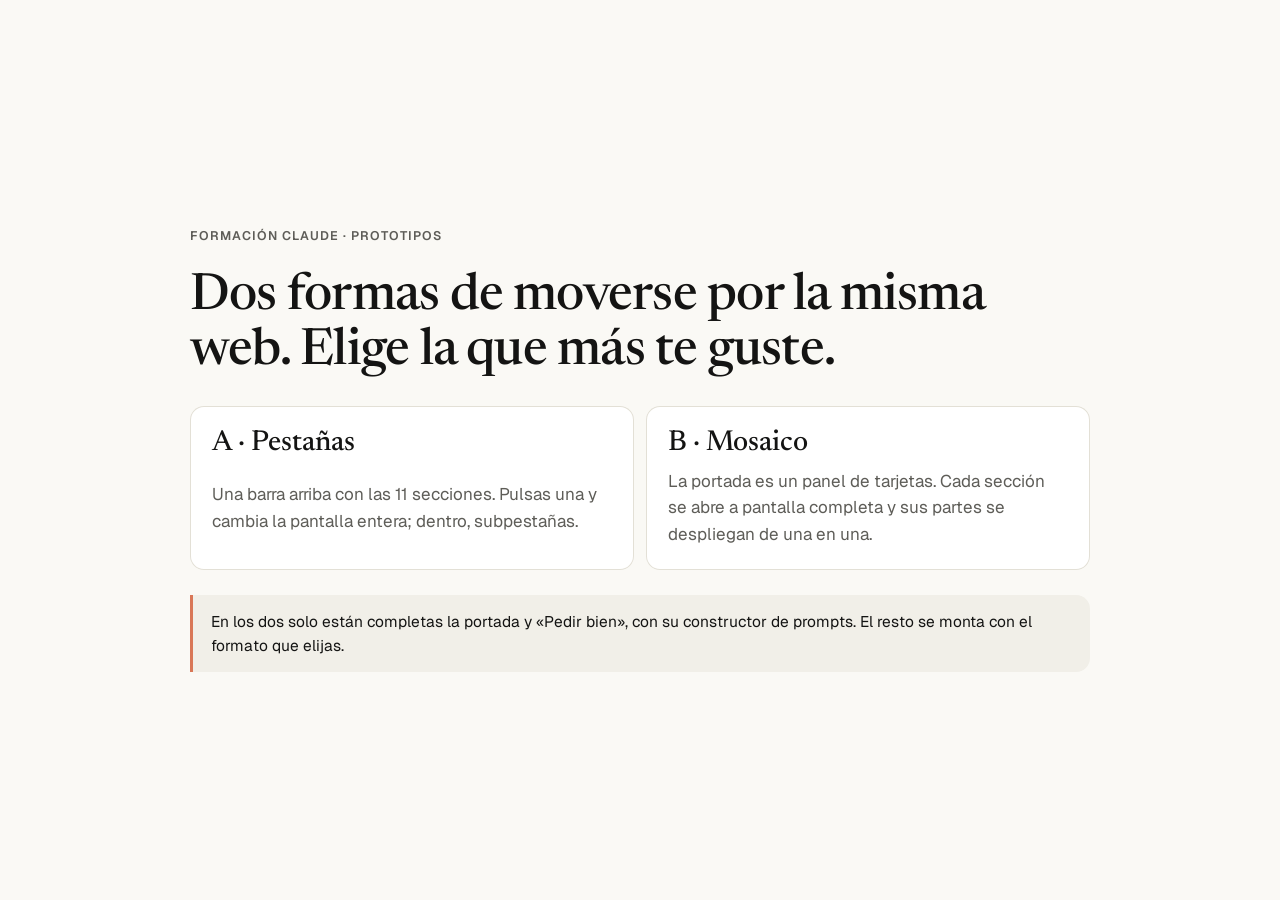
==== index.html @ 958ef7b1 "Prototipos A (pestañas) y B (mosaico) del resumen de la formación Claude Dos formas de navegar la mi" ====
<!doctype html>
<html lang="es">
<head>
<meta charset="utf-8">
<meta name="viewport" content="width=device-width, initial-scale=1">
<title>Formación Claude · Elige el prototipo</title>
<meta name="robots" content="noindex, nofollow">
<link rel="icon" href="comun/img/claude-spark.svg">
<link rel="stylesheet" href="https://fonts.googleapis.com/css2?family=Geist:wght@400..700&family=Newsreader:ital,opsz,wght@0,6..72,400..600;1,6..72,400..500&display=swap">
<link rel="stylesheet" href="comun/escenas.css">
<style>
  body { display: grid; place-items: center; min-height: 100svh; padding: 24px var(--col); }
  main { max-width: 900px; width: 100%; display: grid; gap: 1.6rem; }
  h1 { font-size: clamp(2rem, 5vw, 3.2rem); }
  .dos { display: grid; grid-template-columns: 1fr 1fr; gap: 12px; }
  .dos a { display: grid; gap: .5rem; padding: 1.4rem; border-radius: var(--radio); background: #fff; box-shadow: inset 0 0 0 1px var(--linea); color: var(--pizarra); text-decoration: none; transition: box-shadow 200ms var(--ease), transform 200ms var(--ease); }
  .dos a:hover { box-shadow: inset 0 0 0 1.5px var(--azul); transform: translateY(-2px); }
  .dos b { font: 500 1.8rem/1.1 var(--serif); }
  .dos span { color: var(--suave); }
  @media (max-width: 640px) { .dos { grid-template-columns: 1fr; } }
</style>
</head>
<body>
<main>
  <p class="kicker">Formación Claude · Prototipos</p>
  <h1>Dos formas de moverse por la misma web. Elige la que más te guste.</h1>
  <div class="dos">
    <a href="a/"><b>A · Pestañas</b><span>Una barra arriba con las 11 secciones. Pulsas una y cambia la pantalla entera; dentro, subpestañas.</span></a>
    <a href="b/"><b>B · Mosaico</b><span>La portada es un panel de tarjetas. Cada sección se abre a pantalla completa y sus partes se despliegan de una en una.</span></a>
  </div>
  <p class="nota">En los dos solo están completas la portada y «Pedir bien», con su constructor de prompts. El resto se monta con el formato que elijas.</p>
</main>
</body>
</html>
---- comun/escenas.css ----
/* Estilo «Escenas» · base común de los dos prototipos.
   Marfil y pizarra de Claude como suelo; azul, rojo y naranja de Reynasa como marca; arcilla solo para lo que es Claude. */
:root {
  --marfil: #faf9f5;
  --marfil-2: #f1efe8;
  --linea: #e3e0d6;
  --pizarra: #141413;
  --suave: #5e5d58;
  --gris: #b0aea5;
  --arcilla: #d97757;
  --arcilla-osc: #b9573a;
  --azul: #004A98;
  --rojo: #CE0E2D;
  --naranja: #FFA400;
  --aurgi: #6CC24A;
  --serif: "Newsreader", Georgia, "Times New Roman", serif;
  --sans: "Geist", system-ui, -apple-system, "Segoe UI", sans-serif;
  --ease: cubic-bezier(.2, .7, .2, 1);
  --radio: 14px;
  --col: clamp(16px, 4vw, 56px);
  color-scheme: light;
}
*, *::before, *::after { box-sizing: border-box; }
html { -webkit-text-size-adjust: 100%; text-size-adjust: 100%; }
body { margin: 0; background: var(--marfil); color: var(--pizarra); font: 400 17px/1.55 var(--sans); -webkit-font-smoothing: antialiased; overflow-x: clip; }
img { max-width: 100%; height: auto; display: block; }
h1, h2, h3 { font-family: var(--serif); font-weight: 500; letter-spacing: -0.015em; line-height: 1.08; margin: 0; text-wrap: balance; }
h1 em, h2 em { font-style: italic; color: var(--arcilla-osc); }
p { margin: 0; text-wrap: pretty; }
a { color: var(--azul); }
:focus-visible { outline: 3px solid var(--naranja); outline-offset: 3px; }
a, button, summary, label, select { touch-action: manipulation; }
.saltar { position: absolute; left: -9999px; top: 8px; z-index: 200; background: var(--pizarra); color: var(--marfil); padding: .6rem 1rem; border-radius: 8px; }
.saltar:focus { left: 8px; }
.visual-oculto { position: absolute !important; width: 1px; height: 1px; overflow: hidden; clip: rect(0 0 0 0); white-space: nowrap; }

/* botones y chips */
.btn { appearance: none; border: 0; cursor: pointer; display: inline-flex; align-items: center; gap: .5rem; min-height: 46px; padding: 0 1.2rem; border-radius: 999px; font: 600 15px/1 var(--sans); background: var(--pizarra); color: var(--marfil); text-decoration: none; transition: transform 200ms var(--ease), background-color 200ms var(--ease); }
.btn:hover { background: #000; transform: translateY(-1px); }
.btn--claro { background: #fff; color: var(--pizarra); box-shadow: inset 0 0 0 1px var(--linea); }
.btn--claro:hover { background: var(--marfil-2); }
.btn--arcilla { background: var(--arcilla); color: #fff; }
.btn--arcilla:hover { background: var(--arcilla-osc); }
.btn svg { width: 18px; height: 18px; }
.chip { display: inline-flex; align-items: center; gap: .35rem; padding: .3rem .65rem; border-radius: 999px; font: 600 12.5px/1.2 var(--sans); background: var(--marfil-2); color: var(--suave); }
.chip--claude { background: #f6e3da; color: var(--arcilla-osc); }
.chip--claude::before { content: ""; width: 9px; height: 9px; background: url(img/claude-spark.svg) center/contain no-repeat; }
.kicker { font: 600 12.5px/1.3 var(--sans); letter-spacing: .08em; text-transform: uppercase; color: var(--suave); }

/* marcas */
.marcas { display: flex; align-items: center; gap: .7rem; }
.marcas img { height: 26px; width: auto; }
.marcas .logo-claude { height: 22px; }
.marcas__x { color: var(--gris); font: 400 18px/1 var(--serif); }
.marcas__aurgi { font: 700 21px/1 var(--sans); letter-spacing: -0.04em; color: var(--aurgi); }
.marcas__sep { width: 1px; height: 22px; background: var(--linea); }

/* escena con capas: fondo, sujeto y primer plano que se mueven a distinta velocidad */
.capas { position: relative; overflow: hidden; border-radius: var(--radio); background: var(--marfil-2); isolation: isolate; }
.capa { position: absolute; will-change: transform; transition: transform 600ms var(--ease); }
.capa--fondo { inset: -4%; width: 108%; height: 108%; object-fit: cover; }
.capa--sujeto { width: min(62%, 720px); right: 4%; bottom: -3%; filter: drop-shadow(0 30px 40px rgba(20, 20, 19, .18)); }
.capa--hojas { width: 34%; left: -6%; bottom: -10%; filter: blur(1.5px); }
.capas::after { content: ""; position: absolute; inset: 0; background: linear-gradient(90deg, rgba(250, 249, 245, .92) 0%, rgba(250, 249, 245, .55) 38%, rgba(250, 249, 245, 0) 62%); pointer-events: none; z-index: 1; }
.capa--sujeto, .capa--hojas { z-index: 2; }
.entra-capas .capa--fondo { animation: fondoEntra 1.4s var(--ease) both; }
.entra-capas .capa--sujeto { animation: sujetoEntra 1.1s .15s var(--ease) both; }
.entra-capas .capa--hojas { animation: hojasEntra 1.2s .3s var(--ease) both; }
@keyframes fondoEntra { from { transform: scale(1.08); opacity: .6; } }
@keyframes sujetoEntra { from { transform: translateY(40px); opacity: 0; } }
@keyframes hojasEntra { from { transform: translate(-40px, 30px); opacity: 0; } }
.entra > * { animation: subeTexto .8s var(--ease) both; }
.entra > *:nth-child(2) { animation-delay: .08s; } .entra > *:nth-child(3) { animation-delay: .16s; } .entra > *:nth-child(4) { animation-delay: .24s; } .entra > *:nth-child(5) { animation-delay: .32s; }
@keyframes subeTexto { from { opacity: 0; transform: translateY(14px); } }

/* bloques de contenido */
.lead { font: 400 clamp(1.35rem, 2.4vw, 1.75rem)/1.35 var(--serif); max-width: 34ch; }
.lead b { font-weight: 600; color: var(--arcilla-osc); }
.claves { display: grid; grid-template-columns: repeat(auto-fit, minmax(min(15rem, 100%), 1fr)); gap: 10px; margin: 0; padding: 0; list-style: none; }
.claves li { background: #fff; border-radius: var(--radio); padding: 1rem 1.1rem; box-shadow: inset 0 0 0 1px var(--linea); }
.claves b { display: block; font: 600 1.05rem/1.25 var(--sans); margin-bottom: .25rem; }
.claves span { color: var(--suave); font-size: 15.5px; }
.nota { background: var(--marfil-2); border-left: 3px solid var(--arcilla); padding: .9rem 1.1rem; border-radius: 0 var(--radio) var(--radio) 0; font-size: 15.5px; }
.cita { margin: 0; padding: 0; }
.cita p { font: italic 400 clamp(1.3rem, 2.2vw, 1.65rem)/1.3 var(--serif); }
.cita cite { display: block; margin-top: .5rem; font: 600 13px/1.2 var(--sans); font-style: normal; color: var(--suave); }
.sub-h { font: 500 1.5rem/1.2 var(--serif); }
.pasos { list-style: none; margin: 0; padding: 0; display: grid; gap: 8px; counter-reset: paso; }
.pasos li { counter-increment: paso; display: grid; grid-template-columns: 3rem 1fr; gap: .2rem 1rem; align-items: baseline; background: #fff; border-radius: var(--radio); padding: 1rem 1.1rem; box-shadow: inset 0 0 0 1px var(--linea); }
.pasos li::before { content: counter(paso); grid-row: span 2; font: 500 2.4rem/1 var(--serif); color: var(--arcilla); }
.pasos b { font-size: 1.05rem; }
.pasos span { color: var(--suave); font-size: 15.5px; }
.preguntas-iterar { list-style: none; margin: 0; padding: 0; display: grid; gap: 8px; }
.preguntas-iterar li { display: flex; gap: .6rem; align-items: flex-start; background: var(--pizarra); color: var(--marfil); border-radius: var(--radio); padding: .8rem 1rem; font: 400 1.05rem/1.4 var(--serif); }
.preguntas-iterar li::before { content: "↳"; color: var(--arcilla); font-family: var(--sans); }

/* tarjetas de prompts reales */
.prompts { display: grid; grid-template-columns: repeat(auto-fit, minmax(min(21rem, 100%), 1fr)); gap: 12px; }
.prompt { background: #fff; border-radius: var(--radio); box-shadow: inset 0 0 0 1px var(--linea); padding: 1.1rem; display: grid; gap: .7rem; align-content: start; }
.prompt__cab { display: flex; justify-content: space-between; gap: .5rem; align-items: center; flex-wrap: wrap; }
.prompt__cab h3 { font: 600 1.05rem/1.25 var(--sans); letter-spacing: 0; }
.prompt__texto { font: 400 15.5px/1.5 ui-monospace, "SFMono-Regular", Consolas, monospace; background: var(--marfil); border-radius: 10px; padding: .85rem .95rem; white-space: pre-wrap; word-break: break-word; }
.prompt__res { font-size: 14.5px; color: var(--suave); }
.prompt__res b { color: var(--pizarra); }
.copiar { appearance: none; border: 0; cursor: pointer; justify-self: start; display: inline-flex; gap: .4rem; align-items: center; min-height: 40px; padding: 0 .9rem; border-radius: 999px; background: var(--marfil-2); color: var(--pizarra); font: 600 14px/1 var(--sans); transition: background-color 200ms var(--ease); }
.copiar:hover { background: var(--linea); }
.copiar.ok { background: #e3f1e0; color: #2f6b22; }

/* constructor de prompts */
.constructor { display: grid; grid-template-columns: minmax(0, 1fr) minmax(0, 1fr); gap: 16px; align-items: start; }
.constructor__form { display: grid; gap: 12px; background: #fff; border-radius: var(--radio); box-shadow: inset 0 0 0 1px var(--linea); padding: 1.1rem; }
.campo { display: grid; gap: .3rem; }
.campo > span, .campo legend { font: 600 14px/1.3 var(--sans); }
.campo small { color: var(--suave); font-size: 13px; font-weight: 400; }
.campo input, .campo textarea, .campo select { font: 400 16px/1.4 var(--sans); color: var(--pizarra); background: var(--marfil); border: 1px solid var(--linea); border-radius: 10px; padding: .6rem .7rem; width: 100%; }
.campo textarea { resize: vertical; min-height: 4.4rem; }
.campo input:focus-visible, .campo textarea:focus-visible, .campo select:focus-visible { outline: 3px solid var(--naranja); outline-offset: 1px; }
fieldset.campo { border: 0; padding: 0; margin: 0; }
.opciones { display: flex; flex-wrap: wrap; gap: 6px; }
.opciones label { position: relative; }
.opciones input { position: absolute; opacity: 0; inset: 0; cursor: pointer; }
.opciones span { display: inline-flex; min-height: 38px; align-items: center; padding: 0 .8rem; border-radius: 999px; background: var(--marfil-2); font: 600 14px/1 var(--sans); color: var(--suave); transition: background-color 160ms var(--ease), color 160ms var(--ease); }
.opciones input:checked + span { background: var(--pizarra); color: var(--marfil); }
.opciones input:focus-visible + span { outline: 3px solid var(--naranja); outline-offset: 2px; }
.constructor__salida { position: sticky; top: 140px; display: grid; gap: 12px; }
.salida { background: var(--pizarra); color: var(--marfil); border-radius: var(--radio); padding: 1.2rem; display: grid; gap: .9rem; }
.salida__cab { display: flex; justify-content: space-between; align-items: center; gap: .5rem; }
.salida__texto { font: 400 1.1rem/1.5 var(--serif); min-height: 8rem; white-space: pre-wrap; }
.salida .copiar { background: var(--arcilla); color: #fff; }
.salida .copiar:hover { background: var(--arcilla-osc); }
.salida .copiar.ok { background: #e3f1e0; color: #2f6b22; }

/* datos de la ficha */
.datos { display: grid; grid-template-columns: repeat(4, minmax(0, 1fr)); gap: 10px; }
.datos div { border-top: 2px solid var(--pizarra); padding-top: .55rem; }
.datos b { display: block; font: 500 clamp(1.4rem, 2.4vw, 2rem)/1.1 var(--serif); font-variant-numeric: tabular-nums; }
.datos span { font-size: 14px; color: var(--suave); }
.ideas3 { display: grid; grid-template-columns: repeat(3, minmax(0, 1fr)); gap: 12px; }
.ideas3 article { background: #fff; border-radius: var(--radio); padding: 1.1rem; box-shadow: inset 0 0 0 1px var(--linea); }
.ideas3 h3 { font-size: 1.35rem; margin-bottom: .4rem; }
.ideas3 p { color: var(--suave); font-size: 15.5px; }

.pie-marcas { font-size: 12.5px; color: var(--suave); }

@media (max-width: 860px) {
  .constructor { grid-template-columns: 1fr; }
  .constructor__salida { position: static; }
  .datos { grid-template-columns: repeat(2, minmax(0, 1fr)); }
  .ideas3 { grid-template-columns: 1fr; }
  .capa--sujeto { width: 86%; right: -10%; }
  .capa--hojas { width: 50%; }
  .capas::after { background: linear-gradient(180deg, rgba(250, 249, 245, .94) 0%, rgba(250, 249, 245, .75) 45%, rgba(250, 249, 245, 0) 75%); }
}
@media (prefers-reduced-motion: reduce) {
  *, *::before, *::after { animation-duration: .01ms !important; animation-iteration-count: 1 !important; transition-duration: .01ms !important; }
  .capa { transform: none !important; }
}
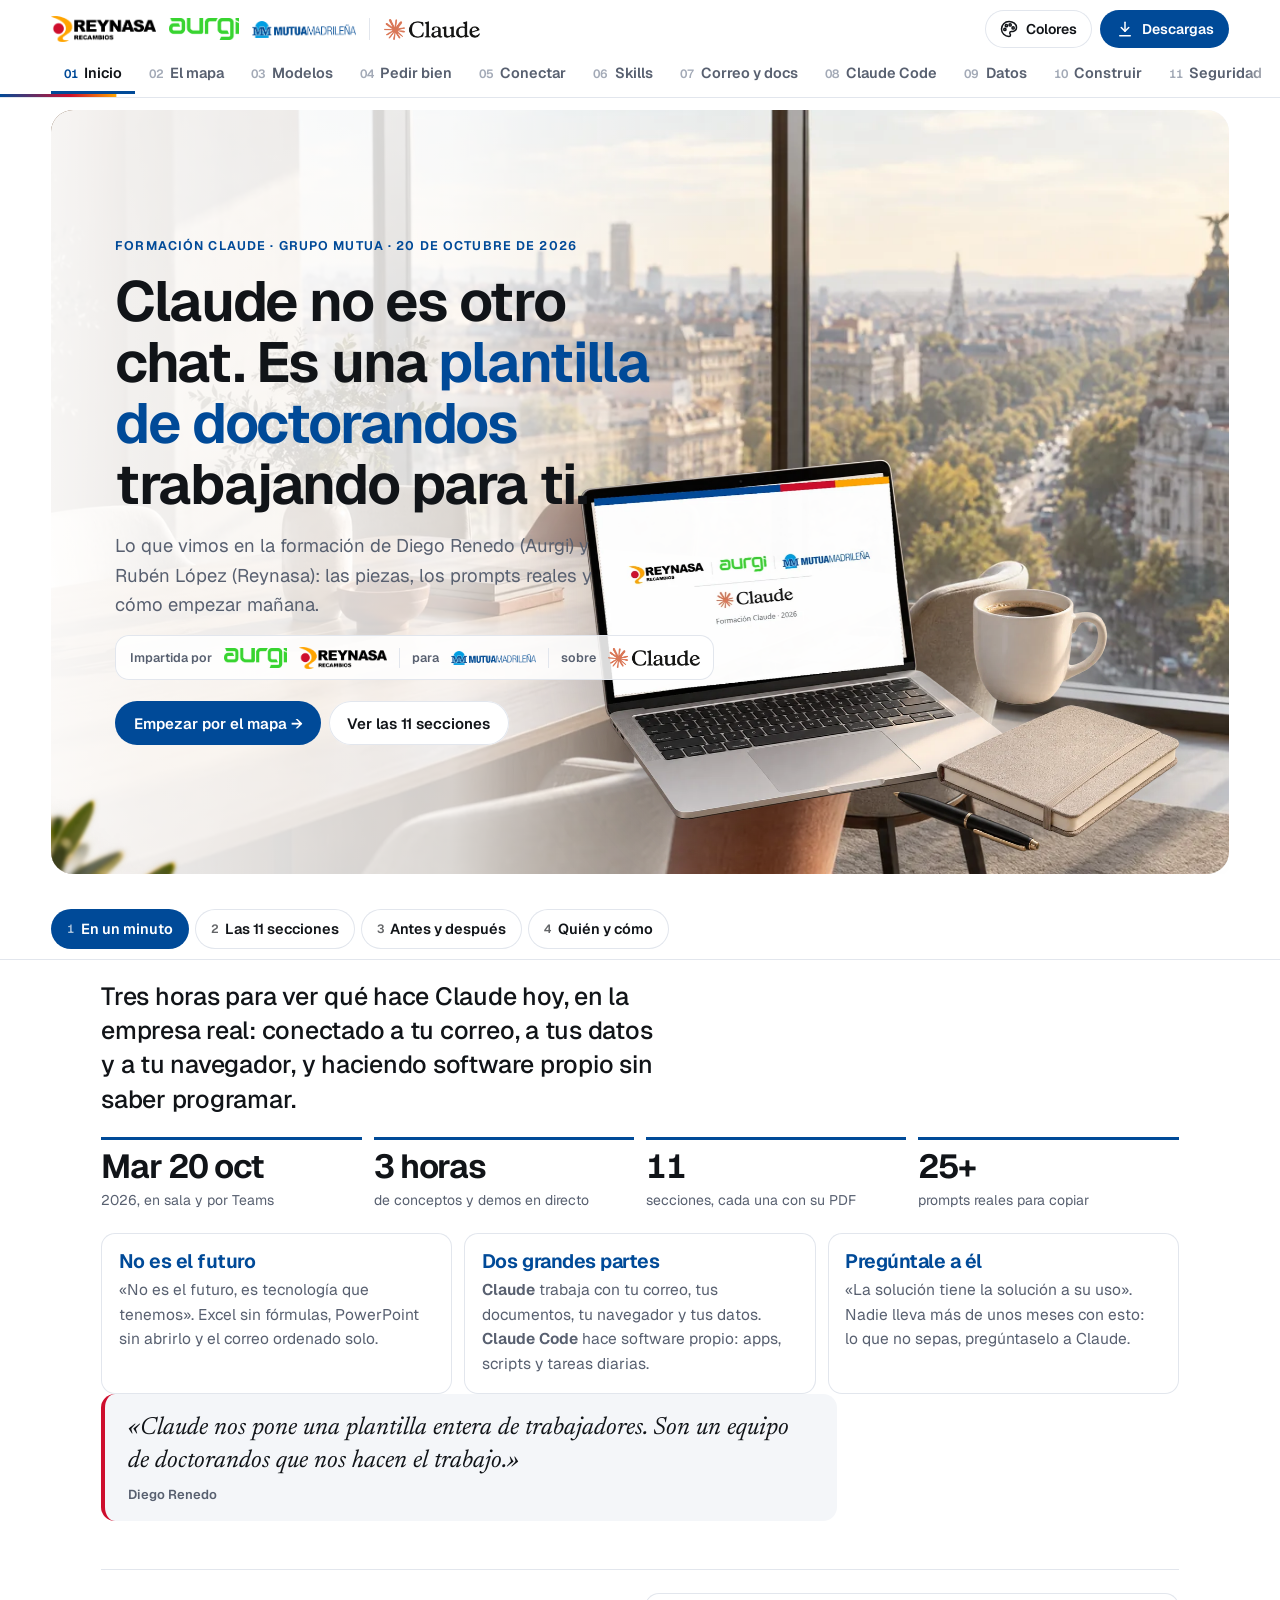
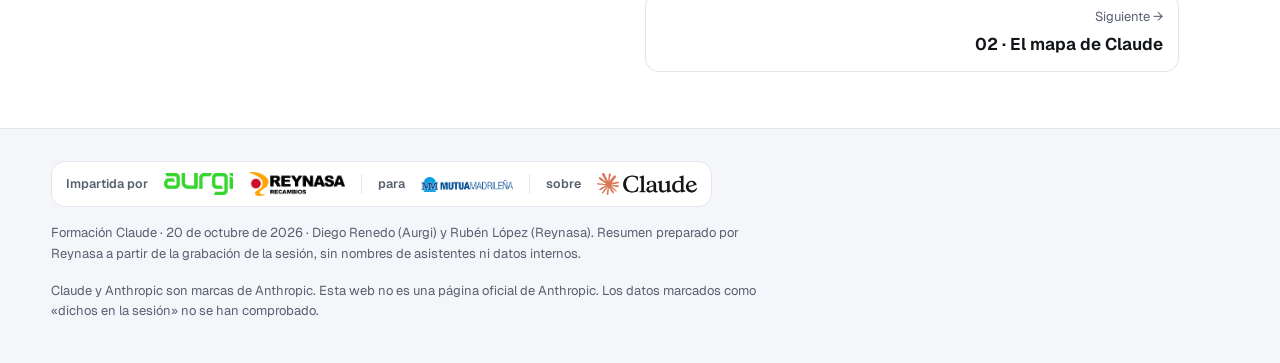
==== commit 07365e12: "Web final de la formación Claude: 11 secciones con pestañas, colores de Reynasa, Aurgi y Mutua, herr" ====
--- a/index.html
+++ b/index.html
@@ -1,34 +1,63 @@
 <!doctype html>
-<html lang="es">
+<html lang="es" data-tema="reynasa">
 <head>
 <meta charset="utf-8">
-<meta name="viewport" content="width=device-width, initial-scale=1">
-<title>Formación Claude · Elige el prototipo</title>
+<meta name="viewport" content="width=device-width, initial-scale=1, viewport-fit=cover">
+<title>Formación Claude · Reynasa × Aurgi × Grupo Mutua</title>
+<meta name="description" content="Resumen interactivo de la formación sobre Claude del 20 de octubre de 2026: las piezas, los prompts reales y cómo empezar.">
 <meta name="robots" content="noindex, nofollow">
-<link rel="icon" href="comun/img/claude-spark.svg">
-<link rel="stylesheet" href="https://fonts.googleapis.com/css2?family=Geist:wght@400..700&family=Newsreader:ital,opsz,wght@0,6..72,400..600;1,6..72,400..500&display=swap">
-<link rel="stylesheet" href="comun/escenas.css">
-<style>
-  body { display: grid; place-items: center; min-height: 100svh; padding: 24px var(--col); }
-  main { max-width: 900px; width: 100%; display: grid; gap: 1.6rem; }
-  h1 { font-size: clamp(2rem, 5vw, 3.2rem); }
-  .dos { display: grid; grid-template-columns: 1fr 1fr; gap: 12px; }
-  .dos a { display: grid; gap: .5rem; padding: 1.4rem; border-radius: var(--radio); background: #fff; box-shadow: inset 0 0 0 1px var(--linea); color: var(--pizarra); text-decoration: none; transition: box-shadow 200ms var(--ease), transform 200ms var(--ease); }
-  .dos a:hover { box-shadow: inset 0 0 0 1.5px var(--azul); transform: translateY(-2px); }
-  .dos b { font: 500 1.8rem/1.1 var(--serif); }
-  .dos span { color: var(--suave); }
-  @media (max-width: 640px) { .dos { grid-template-columns: 1fr; } }
-</style>
+<meta name="theme-color" content="#ffffff">
+<meta property="og:title" content="Formación Claude · Reynasa × Aurgi × Grupo Mutua">
+<meta property="og:description" content="Resumen interactivo de la formación sobre Claude del 20 de octubre de 2026.">
+<meta property="og:image" content="https://rubeniarey.github.io/formacion-claude/assets/og.jpg">
+<meta name="twitter:card" content="summary_large_image">
+<link rel="icon" href="assets/logos/claude-spark.svg">
+<link rel="preconnect" href="https://fonts.googleapis.com">
+<link rel="preconnect" href="https://fonts.gstatic.com" crossorigin>
+<link rel="stylesheet" href="https://fonts.googleapis.com/css2?family=Geist:wght@400..700&family=Newsreader:ital,opsz,wght@1,6..72,400..500&display=swap">
+<link rel="stylesheet" href="estilos.css">
+<script>
+  // Colores antes de pintar, para que no parpadee
+  (function () { try { var t = new URLSearchParams(location.search).get('tema') || localStorage.getItem('formacion-claude-tema'); if (t === 'aurgi' || t === 'mutua' || t === 'reynasa') document.documentElement.setAttribute('data-tema', t); } catch (e) {} })();
+</script>
 </head>
 <body>
-<main>
-  <p class="kicker">Formación Claude · Prototipos</p>
-  <h1>Dos formas de moverse por la misma web. Elige la que más te guste.</h1>
-  <div class="dos">
-    <a href="a/"><b>A · Pestañas</b><span>Una barra arriba con las 11 secciones. Pulsas una y cambia la pantalla entera; dentro, subpestañas.</span></a>
-    <a href="b/"><b>B · Mosaico</b><span>La portada es un panel de tarjetas. Cada sección se abre a pantalla completa y sus partes se despliegan de una en una.</span></a>
+<a class="saltar" href="#escenario">Saltar al contenido</a>
+<header class="barra">
+  <div class="barra__fila">
+    <a class="marcas" href="#/inicio" aria-label="Formación Claude: ir al inicio">
+      <img data-empresa="reynasa" class="l-reynasa" src="assets/logos/reynasa.png" alt="Reynasa Recambios" width="900" height="224">
+      <img data-empresa="aurgi" class="l-aurgi" src="assets/logos/aurgi.png" alt="Aurgi" width="700" height="222">
+      <img data-empresa="mutua" class="l-mutua" src="assets/logos/mutua.png" alt="Mutua Madrileña" width="900" height="148">
+      <span class="marcas__sep" aria-hidden="true"></span>
+      <img class="l-claude" src="assets/logos/claude.png" alt="Claude" width="700" height="153">
+    </a>
+    <div class="barra__acc">
+      <div class="colores">
+        <button type="button" class="btn btn--claro" data-colores aria-expanded="false" aria-controls="panel-colores"><svg viewBox="0 0 24 24" fill="none" stroke="currentColor" stroke-width="2" stroke-linecap="round" stroke-linejoin="round" aria-hidden="true"><circle cx="13.5" cy="6.5" r="1.5"/><circle cx="17.5" cy="10.5" r="1.5"/><circle cx="8.5" cy="7.5" r="1.5"/><circle cx="6.5" cy="12.5" r="1.5"/><path d="M12 2a10 10 0 0 0 0 20c1.1 0 2-.9 2-2 0-.5-.2-1-.5-1.3-.3-.4-.5-.8-.5-1.3 0-1.1.9-2 2-2h2.4A5.6 5.6 0 0 0 22 9.8C22 5.5 17.5 2 12 2z"/></svg><span>Colores</span></button>
+        <div class="colores__panel" id="panel-colores" role="group" aria-label="Colores de la web" hidden>
+          <p>Ve la web con los colores de cada empresa.</p>
+          <button type="button" class="tema" data-tema="reynasa" aria-pressed="true"><span class="tema__muestra" aria-hidden="true"><i style="background:#004A98"></i><i style="background:#CE0E2D"></i><i style="background:#FFA400"></i></span>Reynasa<img src="assets/logos/reynasa.png" alt="" width="900" height="224"></button>
+          <button type="button" class="tema" data-tema="aurgi" aria-pressed="false"><span class="tema__muestra" aria-hidden="true"><i style="background:#333F48"></i><i style="background:#007D15"></i><i style="background:#38D430"></i></span>Aurgi<img src="assets/logos/aurgi.png" alt="" width="700" height="222"></button>
+          <button type="button" class="tema" data-tema="mutua" aria-pressed="false"><span class="tema__muestra" aria-hidden="true"><i style="background:#004b93"></i><i style="background:#0079b8"></i><i style="background:#009ee2"></i></span>Mutua<img src="assets/logos/mutua.png" alt="" width="900" height="148"></button>
+        </div>
+      </div>
+      <a class="btn" href="#/descargas"><svg viewBox="0 0 24 24" fill="none" stroke="currentColor" stroke-width="2" stroke-linecap="round" stroke-linejoin="round" aria-hidden="true"><path d="M12 3v12"/><path d="m7 10 5 5 5-5"/><path d="M5 21h14"/></svg><span>Descargas</span></a>
+    </div>
   </div>
-  <p class="nota">En los dos solo están completas la portada y «Pedir bien», con su constructor de prompts. El resto se monta con el formato que elijas.</p>
-</main>
+  <nav class="pestanas" aria-label="Secciones"><ol></ol></nav>
+  <div class="barra__progreso" aria-hidden="true"><i></i></div>
+</header>
+<main id="escenario" tabindex="-1"></main>
+<footer class="pie">
+  <div class="pie__in">
+    <div class="alianza"><span>Impartida por</span><img class="l-aurgi" src="assets/logos/aurgi.png" alt="Aurgi" width="700" height="222"><img class="l-reynasa" src="assets/logos/reynasa.png" alt="Reynasa Recambios" width="900" height="224"><i aria-hidden="true"></i><span>para</span><img class="l-mutua" src="assets/logos/mutua.png" alt="Mutua Madrileña" width="900" height="148"><i aria-hidden="true"></i><span>sobre</span><img class="l-claude" src="assets/logos/claude.png" alt="Claude" width="700" height="153"></div>
+    <p>Formación Claude · 20 de octubre de 2026 · Diego Renedo (Aurgi) y Rubén López (Reynasa). Resumen preparado por Reynasa a partir de la grabación de la sesión, sin nombres de asistentes ni datos internos.</p>
+    <p>Claude y Anthropic son marcas de Anthropic. Esta web no es una página oficial de Anthropic. Los datos marcados como «dichos en la sesión» no se han comprobado.</p>
+  </div>
+</footer>
+<script src="contenido.js"></script>
+<script src="descargas/tamanos.js"></script>
+<script src="app.js"></script>
 </body>
 </html>
--- a/estilos.css
+++ b/estilos.css
@@ -0,0 +1,381 @@
+/* Formación Claude · estilo «Escenas», versión pestañas.
+   Colores de Reynasa por defecto; con [data-tema] se cambia a los de Aurgi o Mutua. El naranja arcilla es solo para lo que es Claude. */
+:root, [data-tema="reynasa"] {
+  --marca: #004A98; --marca-osc: #003874; --marca-suave: #e8f0f9;
+  --acento: #CE0E2D; --resalte: #FFA400; --resalte-t: #b26f00;
+}
+[data-tema="aurgi"] {
+  --marca: #333F48; --marca-osc: #222b31; --marca-suave: #ebf8e8;
+  --acento: #007D15; --resalte: #38D430; --resalte-t: #007D15;
+}
+[data-tema="mutua"] {
+  --marca: #004b93; --marca-osc: #003a72; --marca-suave: #e5f3fb;
+  --acento: #0079b8; --resalte: #009ee2; --resalte-t: #0079b8;
+}
+:root {
+  --tinta: #111418; --suave: #586070; --fondo: #ffffff; --fondo-2: #f4f6f9; --linea: #e2e6ed;
+  --claude: #d97757; --claude-osc: #b9573a; --claude-suave: #f8e7df;
+  --sans: "Geist", system-ui, -apple-system, "Segoe UI", sans-serif;
+  --serif: "Newsreader", Georgia, serif;
+  --ease: cubic-bezier(.2, .7, .2, 1);
+  --radio: 14px;
+  --col: clamp(16px, 4vw, 56px);
+  --alto-barra: 112px;
+  color-scheme: light;
+}
+*, *::before, *::after { box-sizing: border-box; }
+html { -webkit-text-size-adjust: 100%; text-size-adjust: 100%; scroll-padding-top: calc(var(--alto-barra) + 60px); }
+body { margin: 0; background: var(--fondo); color: var(--tinta); font: 400 17px/1.58 var(--sans); -webkit-font-smoothing: antialiased; overflow-x: clip; }
+@supports not (overflow: clip) { body { overflow-x: hidden; } }
+img, video { max-width: 100%; height: auto; display: block; }
+h1, h2, h3 { font-weight: 650; letter-spacing: -0.025em; line-height: 1.08; margin: 0; text-wrap: balance; }
+p { margin: 0; text-wrap: pretty; }
+a { color: var(--marca); text-underline-offset: .2em; }
+b, strong { font-weight: 650; }
+:focus-visible { outline: 3px solid var(--resalte); outline-offset: 3px; }
+a, button, summary, label, select { touch-action: manipulation; }
+.saltar { position: absolute; left: -9999px; top: 8px; z-index: 300; background: var(--tinta); color: #fff; padding: .6rem 1rem; border-radius: 8px; }
+.saltar:focus { left: 8px; }
+.oculto { position: absolute !important; width: 1px; height: 1px; overflow: hidden; clip: rect(0 0 0 0); white-space: nowrap; }
+
+/* ------------------------------------------------------------ botones */
+.btn { appearance: none; border: 0; cursor: pointer; display: inline-flex; align-items: center; gap: .5rem; min-height: 44px; padding: 0 1.15rem; border-radius: 999px; font: 600 15px/1 var(--sans); background: var(--marca); color: #fff; text-decoration: none; transition: background-color 200ms var(--ease), transform 200ms var(--ease); }
+.btn:hover { background: var(--marca-osc); transform: translateY(-1px); }
+.btn--claro { background: #fff; color: var(--tinta); box-shadow: inset 0 0 0 1px var(--linea); }
+.btn--claro:hover { background: var(--fondo-2); }
+.btn svg { width: 18px; height: 18px; flex: none; }
+.chip { display: inline-flex; align-items: center; gap: .35rem; padding: .28rem .62rem; border-radius: 999px; font: 600 12.5px/1.2 var(--sans); background: var(--fondo-2); color: var(--suave); white-space: nowrap; }
+.chip--marca { background: var(--marca-suave); color: var(--marca); }
+.chip--claude { background: var(--claude-suave); color: var(--claude-osc); }
+.chip--claude::before { content: ""; width: 10px; height: 10px; background: url(assets/logos/claude-spark.svg) center/contain no-repeat; }
+.kicker { font: 650 12.5px/1.3 var(--sans); letter-spacing: .09em; text-transform: uppercase; color: var(--marca); }
+
+/* ------------------------------------------------------------ cabecera */
+.barra { position: sticky; top: 0; z-index: 60; background: rgba(255, 255, 255, .94); backdrop-filter: saturate(1.4) blur(12px); -webkit-backdrop-filter: saturate(1.4) blur(12px); border-bottom: 1px solid var(--linea); }
+.barra__fila { display: flex; align-items: center; gap: 1rem; padding: .65rem var(--col) .35rem; }
+.marcas { display: flex; align-items: center; gap: .85rem; text-decoration: none; min-width: 0; }
+.marcas img { height: 24px; width: auto; }
+.marcas .l-reynasa { height: 26px; }
+.marcas .l-mutua { height: 17px; }
+.marcas .l-aurgi { height: 22px; }
+.marcas .l-claude { height: 21px; }
+.marcas__sep { width: 1px; height: 22px; background: var(--linea); flex: none; }
+.barra__acc { margin-left: auto; display: flex; gap: 8px; align-items: center; }
+.barra__acc .btn { min-height: 38px; padding: 0 .95rem; font-size: 14px; }
+.pestanas { overflow-x: auto; scrollbar-width: none; padding: 0 var(--col); -webkit-mask-image: linear-gradient(90deg, transparent 0, #000 calc(var(--col) * .7), #000 calc(100% - var(--col) * .7), transparent 100%); mask-image: linear-gradient(90deg, transparent 0, #000 calc(var(--col) * .7), #000 calc(100% - var(--col) * .7), transparent 100%); }
+.pestanas::-webkit-scrollbar { display: none; }
+.pestanas ol { list-style: none; margin: 0; padding: 0; display: flex; gap: 2px; }
+.pestanas a { display: flex; align-items: baseline; gap: .4rem; white-space: nowrap; padding: .72rem .78rem .68rem; color: var(--suave); text-decoration: none; font: 600 14.5px/1 var(--sans); border-bottom: 3px solid transparent; transition: color 160ms var(--ease), border-color 160ms var(--ease); }
+.pestanas a .n { font: 600 12px/1 var(--sans); color: #a3aab7; font-variant-numeric: tabular-nums; }
+.pestanas a:hover { color: var(--tinta); }
+.pestanas a[aria-current="page"] { color: var(--tinta); border-bottom-color: var(--marca); }
+.pestanas a[aria-current="page"] .n { color: var(--marca); }
+.barra__progreso { height: 3px; }
+.barra__progreso i { display: block; height: 100%; background: linear-gradient(90deg, var(--marca), var(--acento) 60%, var(--resalte)); transform-origin: 0 50%; transform: scaleX(.09); transition: transform 500ms var(--ease); }
+
+/* selector de colores */
+.colores { position: relative; }
+.colores__panel { position: absolute; right: 0; top: calc(100% + 8px); z-index: 80; width: min(320px, calc(100vw - 32px)); background: #fff; border-radius: var(--radio); box-shadow: 0 18px 50px -18px rgba(17, 20, 24, .35), inset 0 0 0 1px var(--linea); padding: .9rem; display: grid; gap: .5rem; }
+.colores__panel[hidden] { display: none; }
+.colores__panel p { font-size: 13.5px; color: var(--suave); }
+.tema { appearance: none; border: 0; cursor: pointer; display: grid; grid-template-columns: auto 1fr auto; align-items: center; gap: .8rem; width: 100%; padding: .7rem .75rem; border-radius: 12px; background: var(--fondo-2); text-align: left; font: 600 15px/1.2 var(--sans); color: var(--tinta); }
+.tema:hover { background: #eceff4; }
+.tema[aria-pressed="true"] { box-shadow: inset 0 0 0 2px var(--tinta); background: #fff; }
+.tema__muestra { display: flex; }
+.tema__muestra i { width: 18px; height: 18px; border-radius: 50%; box-shadow: 0 0 0 2px #fff; }
+.tema__muestra i + i { margin-left: -5px; }
+.tema img { height: 18px; width: auto; justify-self: end; }
+
+/* ------------------------------------------------------------ escenas */
+#escenario { outline: none; min-height: calc(100svh - var(--alto-barra)); }
+.escena { padding-bottom: 1.5rem; }
+.escena > * { animation: entra .7s var(--ease) both; }
+.escena > *:nth-child(2) { animation-delay: .06s; } .escena > *:nth-child(3) { animation-delay: .12s; }
+@keyframes entra { from { opacity: 0; transform: translateY(14px); } }
+.cuerpo { padding: 0 var(--col); max-width: 1180px; margin: 0 auto; }
+.panel { min-height: 42svh; }
+.panel > * + * { margin-top: 1.3rem; }
+.panel > .h { margin-top: 2.4rem; }
+
+/* cabecera de sección: texto + vídeo */
+.cabecera { display: grid; grid-template-columns: minmax(0, 1fr) minmax(0, 1.12fr); gap: clamp(1.2rem, 3.5vw, 3rem); align-items: center; padding: clamp(1.2rem, 3vw, 2.2rem) var(--col) 1.3rem; max-width: 1320px; margin: 0 auto; }
+.cabecera__texto { display: grid; gap: .85rem; }
+.cabecera__texto h1 { font-size: clamp(2.1rem, 4.6vw, 3.6rem); }
+.cabecera__texto > p:not(.kicker) { font-size: 1.12rem; color: var(--suave); max-width: 34rem; }
+.cabecera__acc { display: flex; flex-wrap: wrap; gap: 8px; margin-top: .3rem; }
+.medio { position: relative; margin: 0; border-radius: 18px; overflow: hidden; aspect-ratio: 16 / 9; background: var(--fondo-2); box-shadow: 0 30px 60px -36px rgba(17, 20, 24, .45); }
+.medio img, .medio video { position: absolute; inset: 0; width: 100%; height: 100%; object-fit: cover; }
+.medio::after { content: ""; position: absolute; inset: auto 0 0 0; height: 4px; background: linear-gradient(90deg, var(--marca) 0 60%, var(--acento) 60% 80%, var(--resalte) 80%); }
+.medio img { animation: medioEntra 1.2s var(--ease) both; }
+@keyframes medioEntra { from { transform: scale(1.06); opacity: .5; } }
+
+/* portada: escena con capas */
+.portada { position: relative; height: max(560px, calc(100svh - var(--alto-barra) - 24px)); margin: 12px var(--col) 1.6rem; border-radius: 22px; overflow: hidden; background: var(--fondo-2); isolation: isolate; }
+.portada__fondo { position: absolute; inset: -3%; width: 106%; max-width: none; height: 106%; object-fit: cover; }
+.capa { position: absolute; will-change: transform; transition: transform 600ms var(--ease); z-index: 2; }
+.capa--sujeto { width: min(58%, 760px); right: 3%; bottom: -2%; filter: drop-shadow(0 34px 44px rgba(17, 20, 24, .22)); animation: sujetoEntra 1.1s .15s var(--ease) both; }
+.capa--hojas { width: 30%; left: -5%; bottom: -9%; filter: blur(1.5px); animation: hojasEntra 1.2s .3s var(--ease) both; }
+@media (min-width: 861px) and (max-width: 1279px) { .capa--sujeto { width: 48%; right: 1%; } }
+@keyframes sujetoEntra { from { transform: translateY(40px); opacity: 0; } }
+@keyframes hojasEntra { from { transform: translate(-40px, 30px); opacity: 0; } }
+.portada::after { content: ""; position: absolute; inset: 0; z-index: 1; background: linear-gradient(90deg, rgba(255, 255, 255, .95) 0%, rgba(255, 255, 255, .78) 34%, rgba(255, 255, 255, 0) 60%); pointer-events: none; }
+.portada__texto { position: relative; z-index: 3; max-width: 44rem; height: 100%; padding: clamp(1.5rem, 5vw, 4rem); display: grid; gap: 1.05rem; align-content: center; }
+.portada__texto h1 { font-size: clamp(2.2rem, 4.4vw, 3.7rem); }
+.portada__texto h1 em { font-style: normal; color: var(--marca); }
+.portada__sub { color: var(--suave); font-size: clamp(1rem, 1.6vw, 1.15rem); max-width: 33rem; }
+.alianza { display: flex; flex-wrap: wrap; align-items: center; gap: .55rem 1rem; padding: .7rem .9rem; border-radius: 14px; background: rgba(255, 255, 255, .86); box-shadow: inset 0 0 0 1px var(--linea); width: fit-content; max-width: 100%; }
+.alianza span { font-size: 12.5px; color: var(--suave); font-weight: 600; }
+.alianza img { height: 22px; width: auto; }
+.alianza .l-mutua { height: 15px; }
+.alianza .l-reynasa { height: 24px; }
+.alianza i { width: 1px; height: 20px; background: var(--linea); }
+@media (min-width: 861px) { .portada .alianza { gap: .55rem .75rem; } .portada .alianza img { height: 20px; } .portada .alianza .l-mutua { height: 14px; } .portada .alianza .l-reynasa { height: 22px; } }
+@media (min-width: 1100px) { .portada .alianza { flex-wrap: nowrap; width: max-content; max-width: none; } .portada .alianza span { white-space: nowrap; } }
+
+/* subpestañas */
+.subpestanas { position: sticky; top: var(--alto-barra); z-index: 30; display: flex; gap: 6px; overflow-x: auto; scrollbar-width: none; padding: .6rem var(--col); margin-bottom: 1.2rem; background: rgba(255, 255, 255, .95); backdrop-filter: blur(8px); -webkit-backdrop-filter: blur(8px); border-bottom: 1px solid var(--linea); }
+.subpestanas::-webkit-scrollbar { display: none; }
+.subpestanas a { flex: none; display: inline-flex; align-items: center; gap: .4rem; min-height: 40px; padding: 0 1rem; border-radius: 999px; background: #fff; box-shadow: inset 0 0 0 1px var(--linea); color: var(--tinta); text-decoration: none; font: 600 14.5px/1 var(--sans); transition: background-color 160ms var(--ease); }
+.subpestanas a:hover { background: var(--fondo-2); }
+.subpestanas a[aria-current="page"] { background: var(--marca); color: #fff; box-shadow: none; }
+.subpestanas .n { font-size: 12px; opacity: .65; font-variant-numeric: tabular-nums; }
+
+/* ------------------------------------------------------------ bloques */
+.lead { font-size: clamp(1.25rem, 2.1vw, 1.55rem); line-height: 1.38; max-width: 38ch; font-weight: 500; letter-spacing: -0.01em; }
+.lead b { color: var(--marca); }
+.h { font-size: clamp(1.35rem, 2.2vw, 1.75rem); }
+.p { max-width: 70ch; }
+.lista { padding-left: 1.2rem; display: grid; gap: .45rem; max-width: 70ch; margin: 0; }
+.lista li::marker { color: var(--acento); }
+.iterar { list-style: none; margin: 0; padding: 0; display: grid; gap: 8px; max-width: 44rem; }
+.iterar li { display: flex; gap: .7rem; align-items: flex-start; background: var(--marca); color: #fff; border-radius: var(--radio); padding: .85rem 1.05rem; font-weight: 500; }
+.iterar li::before { content: "↳"; color: var(--resalte); font-weight: 700; }
+.claves { display: grid; grid-template-columns: repeat(auto-fit, minmax(min(15.5rem, 100%), 1fr)); gap: 10px; margin: 0; padding: 0; list-style: none; }
+.claves li { background: #fff; border-radius: var(--radio); padding: 1rem 1.1rem; box-shadow: inset 0 0 0 1px var(--linea); border-top: 3px solid var(--marca); }
+.claves b { display: block; font-size: 1.04rem; margin-bottom: .25rem; }
+.claves span { color: var(--suave); font-size: 15.5px; }
+.pasos { list-style: none; margin: 0; padding: 0; display: grid; gap: 8px; counter-reset: paso; }
+.pasos li { counter-increment: paso; display: grid; grid-template-columns: 3rem 1fr; gap: .15rem 1rem; align-items: baseline; background: #fff; border-radius: var(--radio); padding: 1rem 1.1rem; box-shadow: inset 0 0 0 1px var(--linea); }
+.pasos li::before { content: counter(paso); grid-row: span 2; font: 700 2.2rem/1 var(--sans); color: var(--marca); letter-spacing: -0.04em; }
+.pasos b { font-size: 1.05rem; }
+.pasos span { color: var(--suave); font-size: 15.5px; }
+.cita { margin: 0; padding: 1.2rem 1.4rem; border-radius: var(--radio); background: var(--fondo-2); border-left: 4px solid var(--acento); max-width: 46rem; }
+.cita p { font: italic 400 clamp(1.25rem, 2.1vw, 1.55rem)/1.32 var(--serif); }
+.cita cite { display: block; margin-top: .5rem; font: 600 13px/1.2 var(--sans); font-style: normal; color: var(--suave); }
+.nota { background: var(--marca-suave); border-radius: var(--radio); padding: .9rem 1.1rem; font-size: 15.5px; max-width: 70ch; }
+.aviso { background: #fff5f5; border-radius: var(--radio); padding: .9rem 1.1rem; font-size: 15.5px; max-width: 70ch; box-shadow: inset 0 0 0 1px #f3d0d5; }
+.aviso::before { content: "Ojo · "; font-weight: 700; color: #b00d27; }
+.tabla-env { overflow-x: auto; border-radius: var(--radio); box-shadow: inset 0 0 0 1px var(--linea); }
+.tabla { width: 100%; border-collapse: collapse; font-size: 15.5px; }
+.tabla th { text-align: left; font-weight: 650; padding: .8rem 1rem; background: var(--fondo-2); }
+.tabla td { vertical-align: top; padding: .8rem 1rem; border-top: 1px solid var(--linea); }
+.tabla td:first-child { font-weight: 600; }
+.tarjetas { display: grid; grid-template-columns: repeat(auto-fit, minmax(min(17rem, 100%), 1fr)); gap: 10px; }
+.tarjeta { background: #fff; border-radius: var(--radio); padding: 1.05rem 1.1rem; box-shadow: inset 0 0 0 1px var(--linea); display: grid; gap: .4rem; align-content: start; transition: box-shadow 200ms var(--ease), transform 200ms var(--ease); }
+.tarjeta:hover { box-shadow: inset 0 0 0 1.5px var(--marca); transform: translateY(-2px); }
+.tarjeta__cab { display: flex; justify-content: space-between; align-items: center; gap: .5rem; flex-wrap: wrap; }
+.tarjeta h3 { font-size: 1.12rem; }
+.tarjeta p { color: var(--suave); font-size: 15.5px; }
+.datos { display: grid; grid-template-columns: repeat(4, minmax(0, 1fr)); gap: 12px; }
+.datos div { border-top: 3px solid var(--marca); padding-top: .6rem; }
+.datos b { display: block; font-size: clamp(1.45rem, 2.6vw, 2.1rem); letter-spacing: -0.04em; line-height: 1.1; font-variant-numeric: tabular-nums; }
+.datos span { font-size: 14px; color: var(--suave); }
+.ideas { display: grid; grid-template-columns: repeat(3, minmax(0, 1fr)); gap: 12px; }
+.ideas article { background: #fff; border-radius: var(--radio); padding: 1.1rem; box-shadow: inset 0 0 0 1px var(--linea); }
+.ideas h3 { font-size: 1.22rem; margin-bottom: .4rem; color: var(--marca); }
+.ideas p { color: var(--suave); font-size: 15.5px; }
+.linea { list-style: none; margin: 0; padding: 0; display: grid; grid-template-columns: repeat(auto-fit, minmax(min(12rem, 100%), 1fr)); gap: 10px; counter-reset: l; position: relative; }
+.linea li { position: relative; background: #fff; border-radius: var(--radio); padding: 1.6rem 1.05rem 1rem; box-shadow: inset 0 0 0 1px var(--linea); }
+.linea li::before { content: ""; position: absolute; top: .85rem; left: 1.05rem; width: 10px; height: 10px; border-radius: 50%; background: var(--resalte); box-shadow: 0 0 0 4px var(--marca-suave); }
+.linea small { display: block; font-weight: 700; color: var(--marca); font-size: 13px; margin: .35rem 0 .2rem; letter-spacing: .02em; }
+.linea b { display: block; font-size: 1.05rem; }
+.linea span { color: var(--suave); font-size: 15px; }
+.antes { display: grid; grid-template-columns: repeat(auto-fit, minmax(min(16rem, 100%), 1fr)); gap: 10px; }
+.giro { appearance: none; border: 0; cursor: pointer; text-align: left; padding: 0; background: none; font: inherit; color: inherit; perspective: 900px; min-height: 170px; }
+.giro__in { position: relative; display: block; height: 100%; min-height: 170px; transform-style: preserve-3d; transition: transform 600ms var(--ease); }
+.giro[aria-pressed="true"] .giro__in { transform: rotateY(180deg); }
+.giro__cara { position: absolute; inset: 0; backface-visibility: hidden; border-radius: var(--radio); padding: 1.05rem 1.1rem; display: grid; align-content: space-between; gap: .5rem; }
+.giro__cara--a { background: #fff; box-shadow: inset 0 0 0 1px var(--linea); }
+.giro__cara--b { background: var(--marca); color: #fff; transform: rotateY(180deg); }
+.giro__cara small { font-weight: 700; font-size: 12px; letter-spacing: .08em; text-transform: uppercase; opacity: .7; }
+.giro__cara b { font-size: 1.08rem; }
+.giro__cara span { font-size: 15px; }
+.giro__cara--a span { color: var(--suave); }
+.giro__pista { font-size: 12.5px; font-weight: 600; color: var(--marca); }
+.giro__cara--b .giro__pista { color: var(--resalte); }
+.mapa { list-style: none; margin: 0; padding: 0; display: grid; grid-template-columns: repeat(auto-fill, minmax(min(16rem, 100%), 1fr)); gap: 10px; }
+.mapa a { display: grid; grid-template-columns: auto 1fr; gap: .1rem .8rem; align-items: center; padding: .65rem; border-radius: var(--radio); background: #fff; box-shadow: inset 0 0 0 1px var(--linea); text-decoration: none; color: var(--tinta); transition: box-shadow 160ms var(--ease), transform 160ms var(--ease); height: 100%; }
+.mapa a:hover { box-shadow: inset 0 0 0 1.5px var(--marca); transform: translateY(-1px); }
+.mapa img { grid-row: span 2; width: 88px; height: 56px; object-fit: cover; border-radius: 9px; }
+.mapa b { font-size: .98rem; line-height: 1.2; }
+.mapa span { font-size: 13.5px; color: var(--suave); line-height: 1.3; }
+
+/* prompts */
+.prompts { display: grid; grid-template-columns: repeat(auto-fit, minmax(min(22rem, 100%), 1fr)); gap: 12px; }
+.prompt { background: #fff; border-radius: var(--radio); box-shadow: inset 0 0 0 1px var(--linea); padding: 1.05rem; display: grid; gap: .7rem; align-content: start; }
+.prompt__cab { display: flex; justify-content: space-between; gap: .5rem; align-items: center; flex-wrap: wrap; }
+.prompt__cab h3 { font-size: 1.04rem; letter-spacing: -0.01em; }
+.prompt__texto { font: 400 15px/1.55 ui-monospace, "SFMono-Regular", Consolas, monospace; background: var(--fondo-2); border-radius: 10px; padding: .85rem .95rem; white-space: pre-wrap; word-break: break-word; border-left: 3px solid var(--claude); }
+.prompt__res { font-size: 14.5px; color: var(--suave); }
+.prompt__res b { color: var(--tinta); }
+.copiar { appearance: none; border: 0; cursor: pointer; justify-self: start; display: inline-flex; gap: .4rem; align-items: center; min-height: 40px; padding: 0 .9rem; border-radius: 999px; background: var(--marca-suave); color: var(--marca); font: 600 14px/1 var(--sans); transition: background-color 200ms var(--ease); }
+.copiar:hover { filter: brightness(.96); }
+.copiar svg { width: 16px; height: 16px; flex: none; }
+/* chuleta de prompts (solo para el PDF) */
+.chuleta { padding: 0; }
+.chuleta__cab { display: flex; justify-content: space-between; align-items: center; gap: 1rem; border-bottom: 3px solid var(--marca); padding-bottom: 4mm; margin-bottom: 4mm; }
+.chuleta__cab h1 { font-size: 20pt; }
+.chuleta__cab .alianza { box-shadow: none; padding: 0; background: none; }
+.chuleta__cab .alianza img { height: 16px; }
+.chuleta__cab .alianza .l-mutua { height: 11px; }
+.chuleta__rejilla { columns: 2; column-gap: 6mm; }
+.chuleta__item { break-inside: avoid; margin: 0 0 3.2mm; padding: 2.6mm 3mm; border-radius: 6px; background: var(--fondo-2); border-left: 3px solid var(--claude); }
+.chuleta__item b { display: block; font-size: 9.5pt; color: var(--marca); margin-bottom: 1mm; }
+.chuleta__item p { font: 400 8.6pt/1.42 ui-monospace, Consolas, monospace; }
+.chuleta__pie { margin-top: 3mm; font-size: 8pt; color: var(--suave); }
+.copiar.ok { background: #e3f4e6; color: #22622d; }
+
+/* ------------------------------------------------------------ herramientas */
+.herramienta { background: var(--fondo-2); border-radius: 18px; padding: clamp(1rem, 2.5vw, 1.4rem); }
+.form { display: grid; gap: 12px; background: #fff; border-radius: var(--radio); box-shadow: inset 0 0 0 1px var(--linea); padding: 1.05rem; }
+.campo { display: grid; gap: .3rem; border: 0; padding: 0; margin: 0; min-width: 0; }
+.campo > span, .campo legend { font: 650 14px/1.3 var(--sans); padding: 0; }
+.campo small { color: var(--suave); font-size: 13px; font-weight: 400; }
+.campo input[type="text"], .campo textarea, .campo select { font: 400 16px/1.4 var(--sans); color: var(--tinta); background: var(--fondo-2); border: 1px solid var(--linea); border-radius: 10px; padding: .6rem .7rem; width: 100%; }
+.campo textarea { resize: vertical; min-height: 4.4rem; }
+.opciones { display: flex; flex-wrap: wrap; gap: 6px; }
+.opciones label { position: relative; }
+.opciones input { position: absolute; opacity: 0; inset: 0; cursor: pointer; margin: 0; }
+.opciones span { display: inline-flex; min-height: 38px; align-items: center; padding: 0 .85rem; border-radius: 999px; background: var(--fondo-2); font: 600 14px/1 var(--sans); color: var(--suave); box-shadow: inset 0 0 0 1px var(--linea); transition: background-color 160ms var(--ease), color 160ms var(--ease); }
+.opciones input:checked + span { background: var(--marca); color: #fff; box-shadow: none; }
+.opciones input:focus-visible + span { outline: 3px solid var(--resalte); outline-offset: 2px; }
+.dos-col { display: grid; grid-template-columns: minmax(0, 1fr) minmax(0, 1fr); gap: 14px; align-items: start; }
+.salida { position: sticky; top: calc(var(--alto-barra) + 70px); background: var(--tinta); color: #fff; border-radius: var(--radio); padding: 1.15rem; display: grid; gap: .9rem; }
+.salida__cab { display: flex; justify-content: space-between; align-items: center; gap: .5rem; }
+.salida__texto { font: 400 1.08rem/1.5 var(--serif); white-space: pre-wrap; min-height: 6rem; }
+.salida__texto--mono { font: 400 14px/1.55 ui-monospace, Consolas, monospace; }
+.salida .copiar { background: var(--claude); color: #fff; }
+.salida .copiar.ok { background: #e3f4e6; color: #22622d; }
+.resultado { background: #fff; border-radius: var(--radio); box-shadow: inset 0 0 0 1px var(--linea); padding: 1.1rem; display: grid; gap: .55rem; border-top: 4px solid var(--marca); }
+.resultado h3 { font-size: 1.3rem; }
+.resultado p { color: var(--suave); }
+.resultado .big { font-size: clamp(1.6rem, 3vw, 2.2rem); font-weight: 700; color: var(--marca); letter-spacing: -0.03em; }
+.oficios { display: flex; flex-wrap: wrap; gap: 8px; }
+.oficios button { appearance: none; border: 0; cursor: pointer; min-height: 40px; padding: 0 1rem; border-radius: 999px; background: #fff; box-shadow: inset 0 0 0 1px var(--linea); font: 600 14.5px/1 var(--sans); color: var(--tinta); }
+.oficios button[aria-pressed="true"] { background: var(--marca); color: #fff; box-shadow: none; }
+.semaforo { display: grid; gap: 1rem; }
+.semaforo__rango { display: grid; grid-template-columns: repeat(3, 1fr); gap: 6px; }
+.semaforo__rango label { position: relative; }
+.semaforo__rango input { position: absolute; opacity: 0; inset: 0; cursor: pointer; margin: 0; }
+.semaforo__rango span { display: grid; place-items: center; gap: .3rem; padding: .8rem .5rem; border-radius: 12px; background: #fff; box-shadow: inset 0 0 0 1px var(--linea); font: 650 14.5px/1.2 var(--sans); text-align: center; }
+.semaforo__rango span::before { content: ""; width: 16px; height: 16px; border-radius: 50%; background: var(--c); box-shadow: 0 0 0 4px color-mix(in srgb, var(--c) 22%, transparent); }
+.semaforo__rango input:checked + span { box-shadow: inset 0 0 0 2px var(--tinta); }
+.semaforo__rango input:focus-visible + span { outline: 3px solid var(--resalte); outline-offset: 2px; }
+.preguntas { display: grid; gap: 10px; }
+.pregunta { background: #fff; border-radius: var(--radio); box-shadow: inset 0 0 0 1px var(--linea); padding: .95rem 1.05rem; display: grid; gap: .6rem; }
+.pregunta { margin: 0; border: 0; min-width: 0; }
+.pregunta legend { font-weight: 650; padding: 0; float: left; width: 100%; margin-bottom: .55rem; }
+.pregunta legend + * { clear: both; }
+.pregunta.bien { box-shadow: inset 0 0 0 2px #2f8a3e; }
+.pregunta.mal { box-shadow: inset 0 0 0 2px #c9372c; }
+.pregunta__sol { font-size: 14.5px; color: var(--suave); }
+.check__prog { display: flex; align-items: center; gap: 1rem; font-weight: 650; }
+.check__barra { flex: 1; height: 8px; border-radius: 99px; background: #fff; box-shadow: inset 0 0 0 1px var(--linea); overflow: hidden; }
+.check__barra i { display: block; height: 100%; background: var(--marca); transform-origin: 0 50%; transform: scaleX(0); transition: transform 300ms var(--ease); }
+.check__grupo { display: grid; gap: 6px; }
+.check__grupo h3 { font-size: 1.05rem; margin: .8rem 0 .2rem; }
+.check__grupo label { display: flex; gap: .7rem; align-items: flex-start; background: #fff; border-radius: 12px; padding: .75rem .9rem; box-shadow: inset 0 0 0 1px var(--linea); cursor: pointer; }
+.check__grupo input { width: 20px; height: 20px; accent-color: var(--marca); margin-top: .12rem; flex: none; }
+
+/* anterior / siguiente */
+.sigue { display: grid; grid-template-columns: 1fr 1fr; gap: 10px; margin-top: 3rem; padding-top: 1.4rem; border-top: 1px solid var(--linea); }
+.sigue a { display: grid; gap: .2rem; padding: .9rem 1rem; border-radius: var(--radio); text-decoration: none; color: var(--tinta); background: #fff; box-shadow: inset 0 0 0 1px var(--linea); transition: box-shadow 160ms var(--ease); }
+.sigue a:hover { box-shadow: inset 0 0 0 1.5px var(--marca); }
+.sigue small { color: var(--suave); font-size: 13px; }
+.sigue span { font-weight: 650; }
+.sigue .sig { text-align: right; }
+
+/* descargas */
+.descargas { display: grid; gap: 1.2rem; }
+.descargas__top { display: grid; grid-template-columns: repeat(auto-fit, minmax(min(15rem, 100%), 1fr)); gap: 10px; }
+.descarga { display: grid; gap: .35rem; padding: 1.1rem; border-radius: var(--radio); background: var(--marca); color: #fff; text-decoration: none; transition: transform 200ms var(--ease), background-color 200ms var(--ease); }
+.descarga:hover { background: var(--marca-osc); transform: translateY(-2px); }
+.descarga b { font-size: 1.15rem; }
+.descarga span { opacity: .8; font-size: 14px; }
+.descarga--claro { background: #fff; color: var(--tinta); box-shadow: inset 0 0 0 1px var(--linea); }
+.descarga--claro:hover { background: var(--fondo-2); }
+.lista-pdf { list-style: none; margin: 0; padding: 0; display: grid; grid-template-columns: repeat(auto-fill, minmax(min(17rem, 100%), 1fr)); gap: 8px; }
+.lista-pdf a { display: flex; justify-content: space-between; gap: .6rem; align-items: center; padding: .75rem .9rem; border-radius: 12px; background: #fff; box-shadow: inset 0 0 0 1px var(--linea); color: var(--tinta); text-decoration: none; font-weight: 600; font-size: 15px; }
+.lista-pdf a:hover { box-shadow: inset 0 0 0 1.5px var(--marca); }
+.lista-pdf small { color: var(--suave); font-weight: 500; white-space: nowrap; }
+
+/* pie */
+.pie { margin-top: 2rem; padding: 2rem var(--col) 2.6rem; background: var(--fondo-2); border-top: 1px solid var(--linea); }
+.pie__in { max-width: 1180px; margin: 0 auto; display: grid; gap: 1rem; }
+.pie .alianza { background: #fff; }
+.pie p { font-size: 13px; color: var(--suave); max-width: 80ch; }
+
+@media (max-width: 860px) {
+  :root { --alto-barra: 100px; }
+  .barra__fila { padding-top: .5rem; gap: .6rem; }
+  .marcas { gap: .55rem; }
+  .marcas .l-otra { display: none; }
+  .marcas .l-reynasa { height: 21px; }
+  .marcas img { height: 19px; }
+  .barra__acc .btn span { display: none; }
+  .barra__acc .btn { padding: 0 .7rem; }
+  .cabecera { grid-template-columns: 1fr; padding-top: 1rem; }
+  .cabecera .medio { order: -1; }
+  .portada { height: auto; min-height: 84svh; margin: 10px 10px 1.4rem; }
+  .portada::after { background: linear-gradient(180deg, rgba(255, 255, 255, .96) 0%, rgba(255, 255, 255, .86) 52%, rgba(255, 255, 255, 0) 80%); }
+  .portada__texto { align-content: start; padding: 1.4rem 1.15rem 58vw; }
+  .capa--sujeto { width: 92%; right: -8%; }
+  .capa--hojas { width: 46%; }
+  .datos { grid-template-columns: repeat(2, minmax(0, 1fr)); }
+  .ideas { grid-template-columns: 1fr; }
+  .dos-col { grid-template-columns: 1fr; }
+  .salida { position: static; }
+  .sigue { grid-template-columns: 1fr; }
+  .sigue .sig { text-align: left; }
+  .tabla thead { display: none; }
+  .tabla, .tabla tbody, .tabla tr, .tabla td { display: block; width: 100%; }
+  .tabla tr { padding: .7rem 1rem; border-top: 1px solid var(--linea); }
+  .tabla td { border: 0; padding: .12rem 0; }
+  .tabla td[data-l]::before { content: attr(data-l); display: block; font-weight: 700; font-size: .75rem; color: var(--suave); margin-top: .3rem; }
+}
+@media (prefers-reduced-motion: reduce) {
+  *, *::before, *::after { animation-duration: .01ms !important; animation-iteration-count: 1 !important; transition-duration: .01ms !important; }
+  .capa { transform: none !important; }
+}
+
+/* ------------------------------------------------------------ impresión (PDF) */
+.imp { display: none; }
+@media print {
+  @page { size: A4; margin: 16mm 15mm 18mm; }
+  body { font-size: 11pt; line-height: 1.5; }
+  .barra, .subpestanas, .sigue, .cabecera__acc, .pie, .saltar, .herramienta-web, .copiar { display: none !important; }
+  .imp { display: block; }
+  .escena > * { animation: none !important; }
+  .cabecera { padding: 0 0 6mm; grid-template-columns: 1fr 1fr; break-inside: avoid; }
+  .cabecera__texto h1 { font-size: 26pt; }
+  .medio { box-shadow: none; }
+  .panel { min-height: 0; }
+  .cuerpo { padding: 0; max-width: none; }
+  .bloque-sub { break-before: auto; }
+  .bloque-sub > h2 { font-size: 16pt; margin: 8mm 0 3mm; padding-top: 3mm; border-top: 2px solid var(--marca); }
+  .tarjeta, .claves li, .pasos li, .prompt, .cita, .nota, .aviso, .ideas article, .linea li, .giro, .resultado, .tabla tr { break-inside: avoid; }
+  .giro__in { transform: none !important; }
+  .giro__cara { position: static; backface-visibility: visible; transform: none !important; }
+  .giro__cara--b { margin-top: 4px; }
+  .giro__pista { display: none; }
+  .datos, .mapa li { break-inside: avoid; }
+  .escena + .escena { break-before: page; }
+  .portada-imp { display: grid; gap: 7mm; margin-bottom: 6mm; }
+  .portada-imp__texto { display: grid; gap: 4mm; }
+  .portada-imp__texto h1 { font-size: 30pt; }
+  .portada-imp__texto h1 em { font-style: normal; color: var(--marca); }
+  .portada-imp__img { position: relative; height: 112mm; border-radius: 6mm; overflow: hidden; }
+  .portada-imp__img img { position: absolute; inset: 0; width: 100%; height: 100%; object-fit: cover; }
+  .portada-imp__img .pi-sujeto { inset: auto 3% -3% auto; width: 62%; height: auto; object-fit: contain; }
+  a { color: inherit; text-decoration: none; }
+}
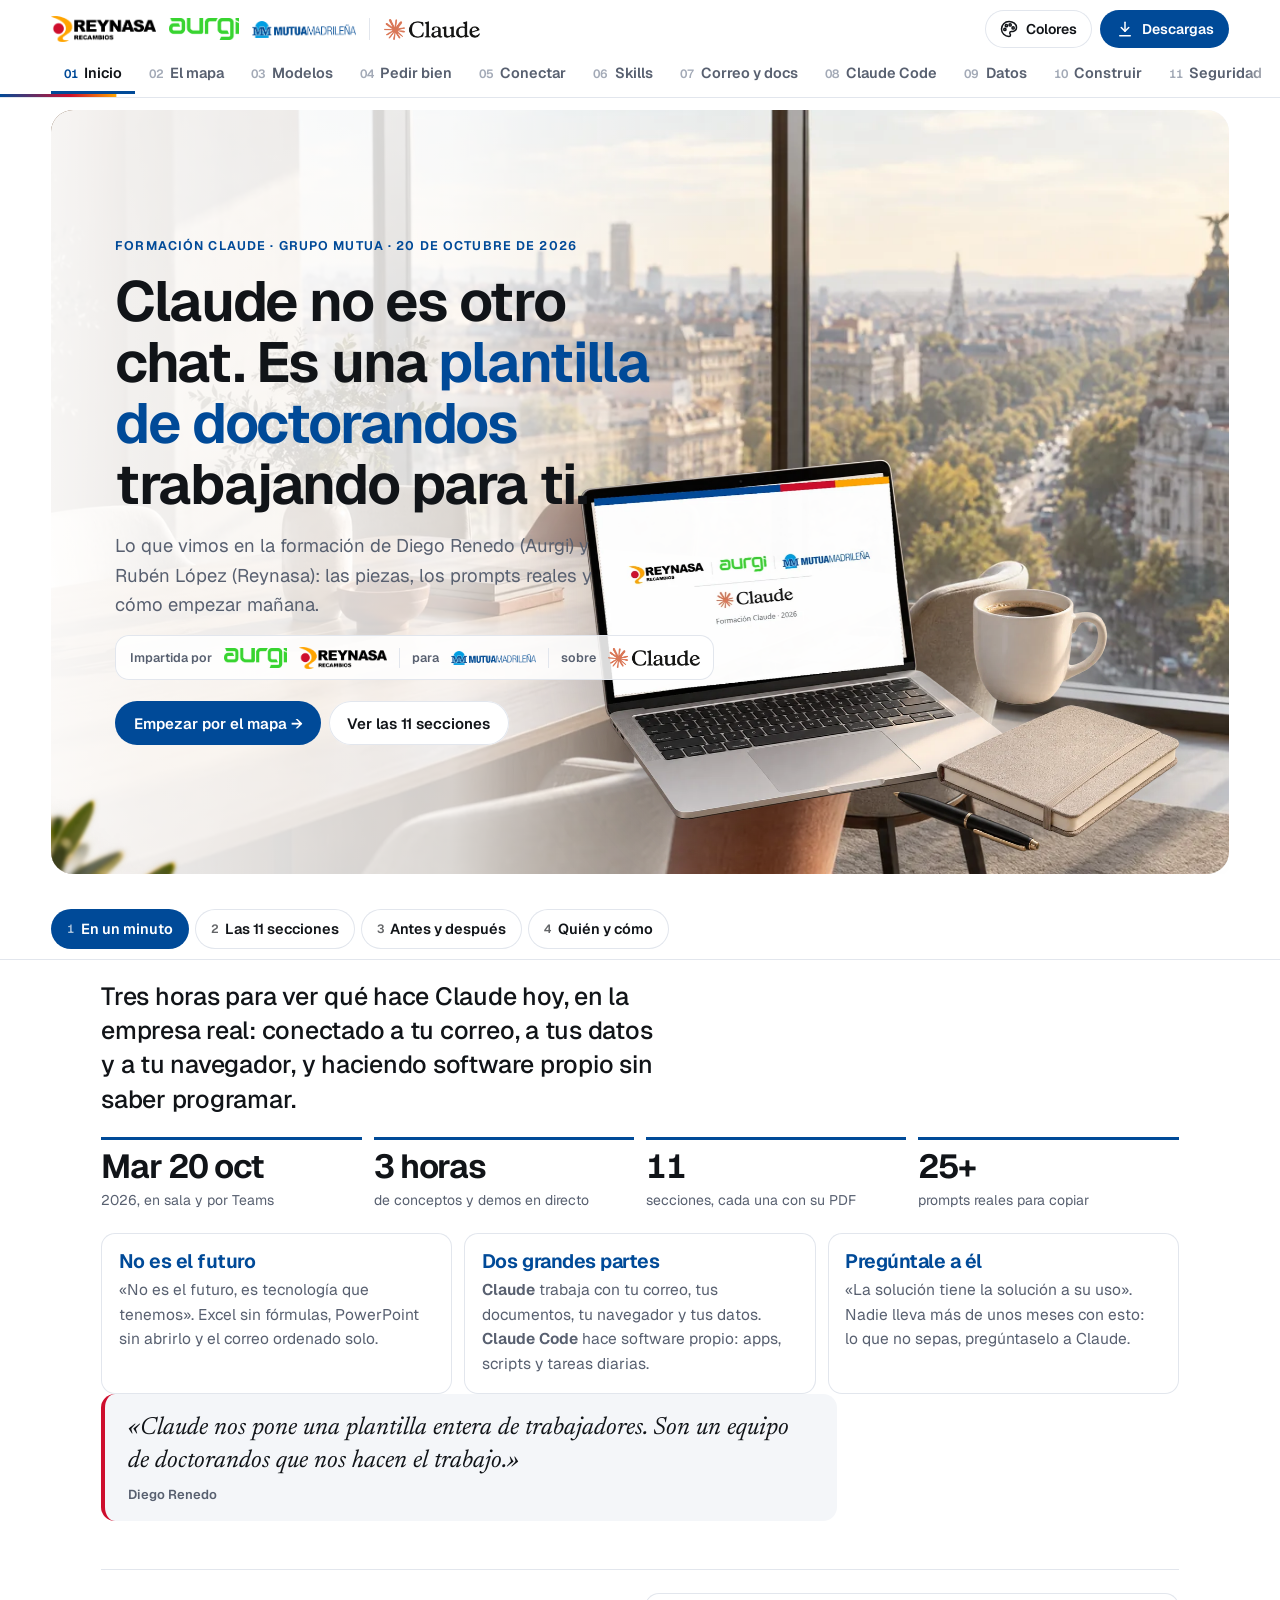
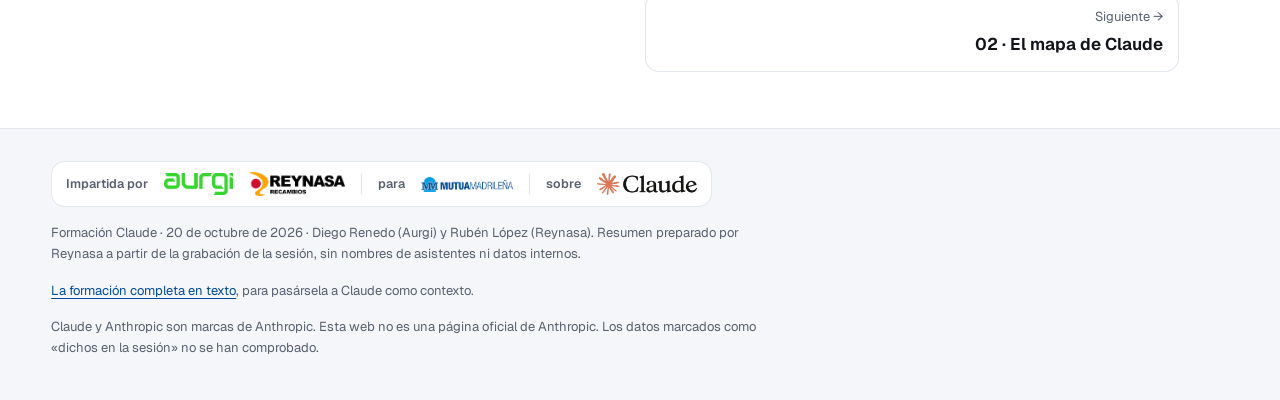
==== commit 48735abe: "Versión en texto de la formación para leerla con Claude formacion.md y llms.txt generados desde cont" ====
--- a/index.html
+++ b/index.html
@@ -12,6 +12,7 @@
 <meta property="og:image" content="https://rubeniarey.github.io/formacion-claude/assets/og.jpg">
 <meta name="twitter:card" content="summary_large_image">
 <link rel="icon" href="assets/logos/claude-spark.svg">
+<link rel="alternate" type="text/markdown" href="formacion.md" title="La formación completa, en texto">
 <link rel="preconnect" href="https://fonts.googleapis.com">
 <link rel="preconnect" href="https://fonts.gstatic.com" crossorigin>
 <link rel="stylesheet" href="https://fonts.googleapis.com/css2?family=Geist:wght@400..700&family=Newsreader:ital,opsz,wght@1,6..72,400..500&display=swap">
@@ -48,11 +49,12 @@
   <nav class="pestanas" aria-label="Secciones"><ol></ol></nav>
   <div class="barra__progreso" aria-hidden="true"><i></i></div>
 </header>
-<main id="escenario" tabindex="-1"></main>
+<main id="escenario" tabindex="-1"><noscript><p class="sin-js">Esta web necesita JavaScript. La formación completa, en texto, está en <a href="formacion.md">formacion.md</a>.</p></noscript></main>
 <footer class="pie">
   <div class="pie__in">
     <div class="alianza"><span>Impartida por</span><img class="l-aurgi" src="assets/logos/aurgi.png" alt="Aurgi" width="700" height="222"><img class="l-reynasa" src="assets/logos/reynasa.png" alt="Reynasa Recambios" width="900" height="224"><i aria-hidden="true"></i><span>para</span><img class="l-mutua" src="assets/logos/mutua.png" alt="Mutua Madrileña" width="900" height="148"><i aria-hidden="true"></i><span>sobre</span><img class="l-claude" src="assets/logos/claude.png" alt="Claude" width="700" height="153"></div>
     <p>Formación Claude · 20 de octubre de 2026 · Diego Renedo (Aurgi) y Rubén López (Reynasa). Resumen preparado por Reynasa a partir de la grabación de la sesión, sin nombres de asistentes ni datos internos.</p>
+    <p><a href="formacion.md">La formación completa en texto</a>, para pasársela a Claude como contexto.</p>
     <p>Claude y Anthropic son marcas de Anthropic. Esta web no es una página oficial de Anthropic. Los datos marcados como «dichos en la sesión» no se han comprobado.</p>
   </div>
 </footer>
--- a/estilos.css
+++ b/estilos.css
@@ -304,6 +304,15 @@
 .descarga span { opacity: .8; font-size: 14px; }
 .descarga--claro { background: #fff; color: var(--tinta); box-shadow: inset 0 0 0 1px var(--linea); }
 .descarga--claro:hover { background: var(--fondo-2); }
+.sin-js { padding: 2rem 1rem; max-width: 40rem; margin: 0 auto; }
+.presentacion { display: grid; grid-template-columns: minmax(0, 1fr) minmax(0, 1.15fr); gap: 1.5rem; align-items: center; padding: 1.4rem; border-radius: var(--radio); background: var(--marca-suave); }
+.presentacion__texto { display: grid; gap: .7rem; }
+.presentacion__texto h2 { font-size: clamp(1.4rem, 2.4vw, 1.8rem); }
+.presentacion__texto p:not(.kicker) { color: var(--suave); }
+.presentacion__acc { display: flex; flex-wrap: wrap; gap: 8px; margin-top: .3rem; }
+.presentacion__mini { display: grid; grid-template-columns: 1fr 1fr; gap: 10px; }
+.presentacion__mini img { width: 100%; height: auto; border-radius: 8px; box-shadow: 0 8px 22px -10px rgba(17, 20, 24, .35); }
+@media (max-width: 860px) { .presentacion { grid-template-columns: 1fr; padding: 1.1rem; } }
 .lista-pdf { list-style: none; margin: 0; padding: 0; display: grid; grid-template-columns: repeat(auto-fill, minmax(min(17rem, 100%), 1fr)); gap: 8px; }
 .lista-pdf a { display: flex; justify-content: space-between; gap: .6rem; align-items: center; padding: .75rem .9rem; border-radius: 12px; background: #fff; box-shadow: inset 0 0 0 1px var(--linea); color: var(--tinta); text-decoration: none; font-weight: 600; font-size: 15px; }
 .lista-pdf a:hover { box-shadow: inset 0 0 0 1.5px var(--marca); }
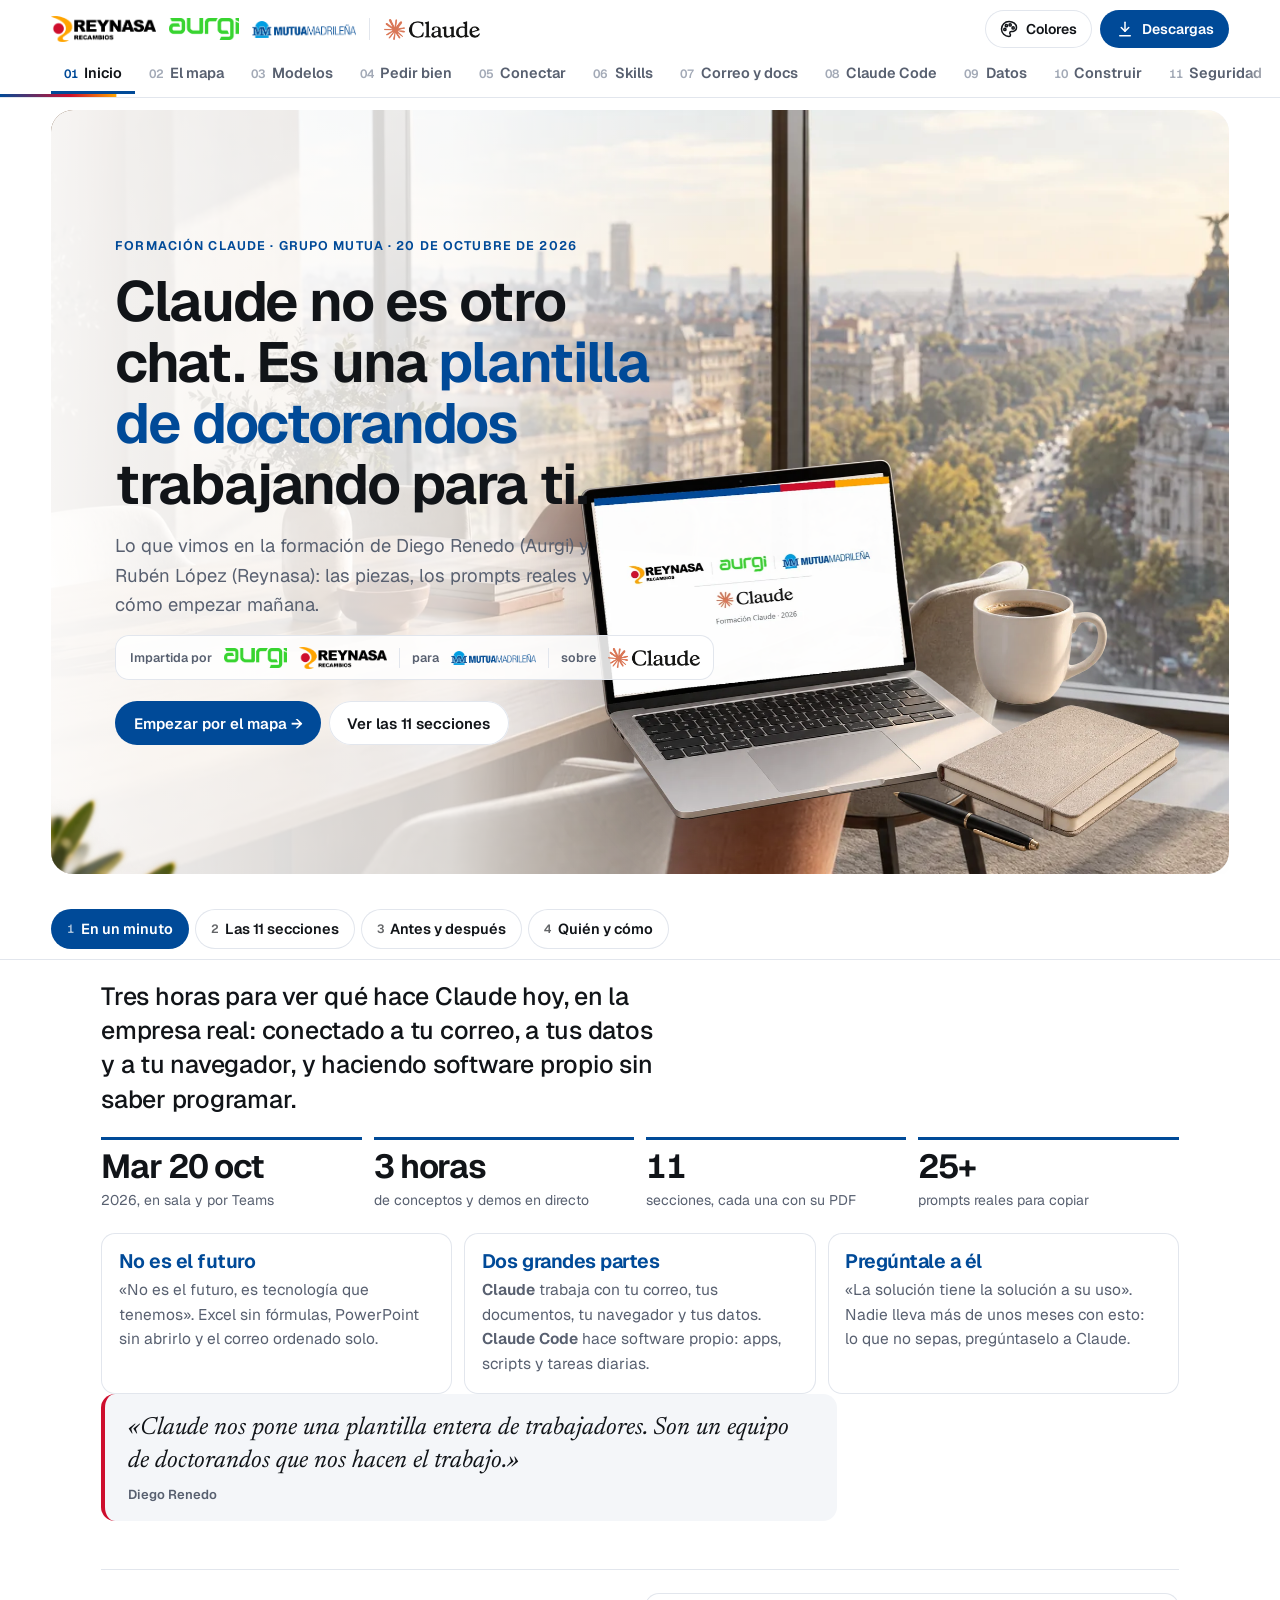
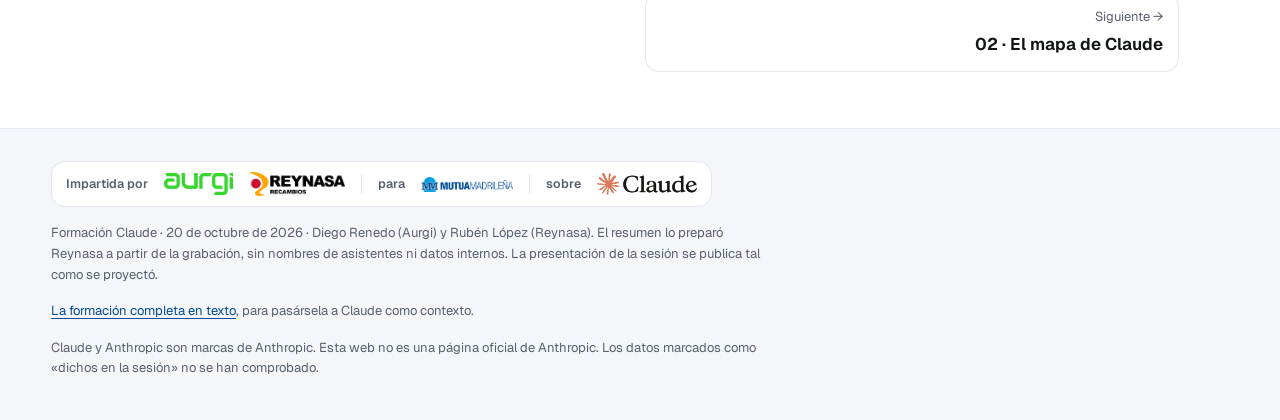
==== commit 68debe27: "Pie: aclara que la presentación de la sesión va tal como se proyectó Co-Authored-By: Claude Opus 5.5" ====
--- a/index.html
+++ b/index.html
@@ -53,7 +53,7 @@
 <footer class="pie">
   <div class="pie__in">
     <div class="alianza"><span>Impartida por</span><img class="l-aurgi" src="assets/logos/aurgi.png" alt="Aurgi" width="700" height="222"><img class="l-reynasa" src="assets/logos/reynasa.png" alt="Reynasa Recambios" width="900" height="224"><i aria-hidden="true"></i><span>para</span><img class="l-mutua" src="assets/logos/mutua.png" alt="Mutua Madrileña" width="900" height="148"><i aria-hidden="true"></i><span>sobre</span><img class="l-claude" src="assets/logos/claude.png" alt="Claude" width="700" height="153"></div>
-    <p>Formación Claude · 20 de octubre de 2026 · Diego Renedo (Aurgi) y Rubén López (Reynasa). Resumen preparado por Reynasa a partir de la grabación de la sesión, sin nombres de asistentes ni datos internos.</p>
+    <p>Formación Claude · 20 de octubre de 2026 · Diego Renedo (Aurgi) y Rubén López (Reynasa). El resumen lo preparó Reynasa a partir de la grabación, sin nombres de asistentes ni datos internos. La presentación de la sesión se publica tal como se proyectó.</p>
     <p><a href="formacion.md">La formación completa en texto</a>, para pasársela a Claude como contexto.</p>
     <p>Claude y Anthropic son marcas de Anthropic. Esta web no es una página oficial de Anthropic. Los datos marcados como «dichos en la sesión» no se han comprobado.</p>
   </div>
--- a/estilos.css
+++ b/estilos.css
@@ -311,6 +311,9 @@
 .presentacion__texto p:not(.kicker) { color: var(--suave); }
 .presentacion__acc { display: flex; flex-wrap: wrap; gap: 8px; margin-top: .3rem; }
 .presentacion__mini { display: grid; grid-template-columns: 1fr 1fr; gap: 10px; }
+.presentacion--sesion { background: #1f2024; color: #f4f1ea; }
+.presentacion--sesion .kicker { color: #e9a184; }
+.presentacion--sesion .presentacion__texto p:not(.kicker) { color: #cfc9be; }
 .presentacion__mini img { width: 100%; height: auto; border-radius: 8px; box-shadow: 0 8px 22px -10px rgba(17, 20, 24, .35); }
 @media (max-width: 860px) { .presentacion { grid-template-columns: 1fr; padding: 1.1rem; } }
 .lista-pdf { list-style: none; margin: 0; padding: 0; display: grid; grid-template-columns: repeat(auto-fill, minmax(min(17rem, 100%), 1fr)); gap: 8px; }
@@ -385,6 +388,5 @@
   .portada-imp__texto h1 em { font-style: normal; color: var(--marca); }
   .portada-imp__img { position: relative; height: 112mm; border-radius: 6mm; overflow: hidden; }
   .portada-imp__img img { position: absolute; inset: 0; width: 100%; height: 100%; object-fit: cover; }
-  .portada-imp__img .pi-sujeto { inset: auto 3% -3% auto; width: 62%; height: auto; object-fit: contain; }
   a { color: inherit; text-decoration: none; }
 }
